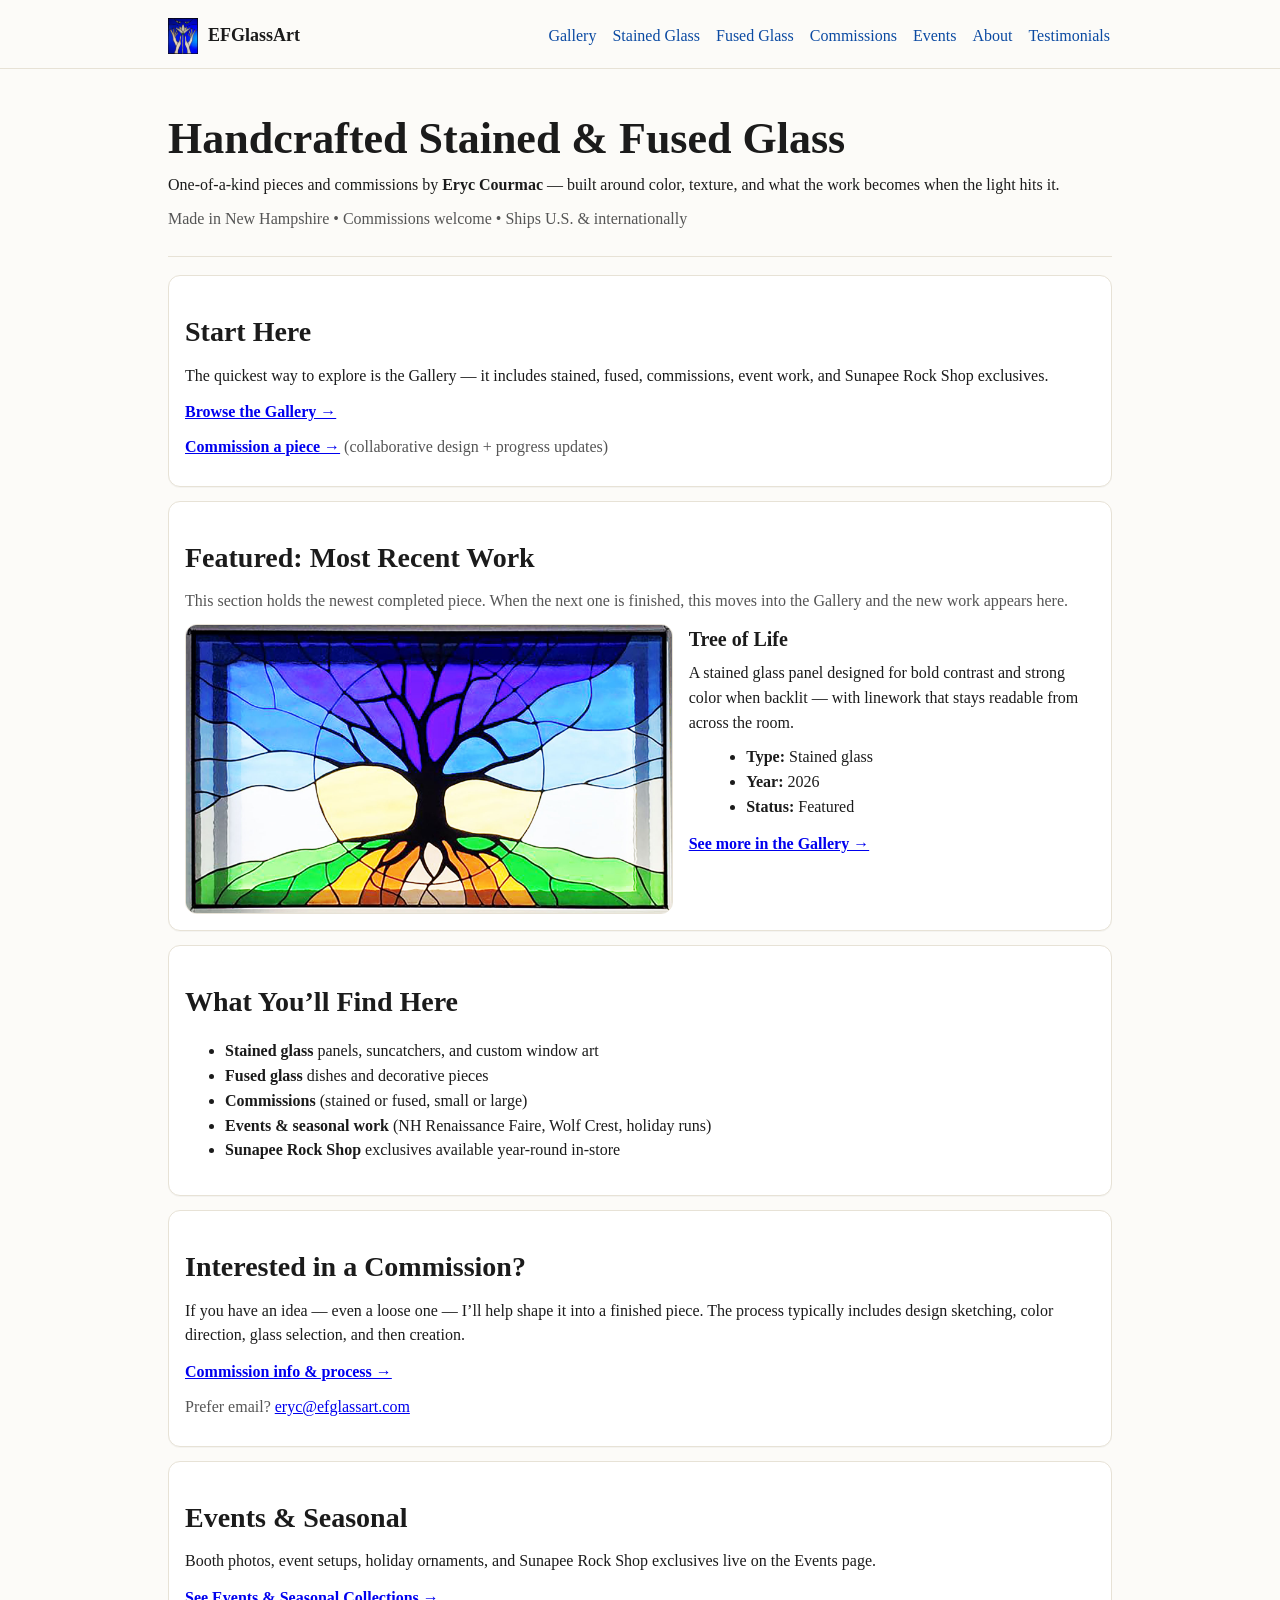
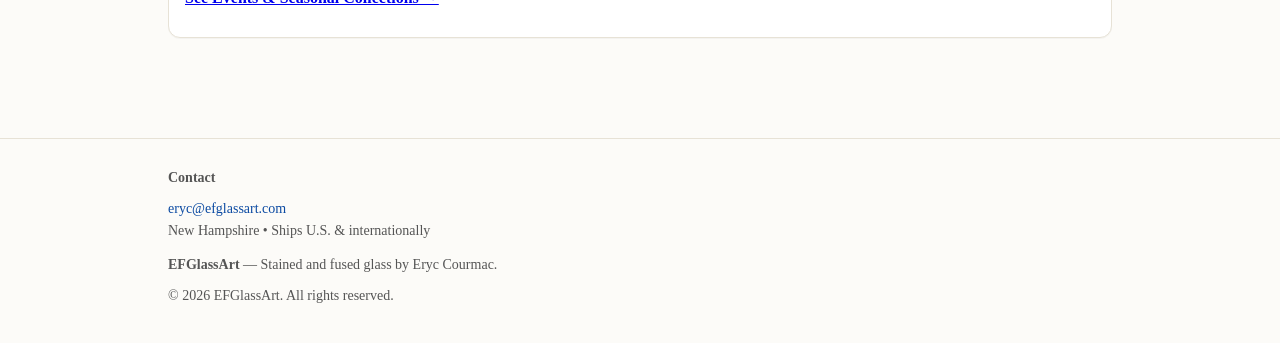
==== index.html @ 1809d0cb "Update index.html" ====
<!doctype html>
<html lang="en">
<head>
  <meta charset="utf-8" />
  <meta name="viewport" content="width=device-width, initial-scale=1" />

  <title>Index - EFGlassArt</title>
  <meta name="description" content="Index of EFGlassArt." />

  <link rel="stylesheet" href="/styles.css" />

  <!-- Canonical (your real domain, even before DNS switch) -->
  <link rel="canonical" href="https://efglassart.com/index.html" />

  <!-- Social sharing (Facebook, Instagram, BlueSky, Threads, iMessage, etc.) -->
  <meta property="og:site_name" content="EFGlassArt" />
  <meta property="og:title" content="Gallery - EFGlassArt" />
  <meta property="og:description" content="Gallery of stained and fused glass work." />
  <meta property="og:type" content="website" />
  <meta property="og:url" content="https://efglassart.com/gallery.html" />
  <meta property="og:image" content="https://efglassart.com/assets/images/logo.efg/logoefg.jpg" />

  <!-- Favicon -->
  <link rel="icon" href="/assets/images/logo.efg/logoefg.jpg" />
</head>

<body>
  <header class="site-header">
    <div class="container">
      <a class="brand" href="/index.html" aria-label="EFGlassArt home">
  <img
    src="/assets/images/logoefg.jpg"
    alt="EFGlassArt logo"
    class="brand-logo"
    loading="eager"
    decoding="async"
  />
  <span class="brand-text">EFGlassArt</span>
</a>

      <nav class="site-nav" aria-label="Primary">
        <a href="/gallery.html">Gallery</a>
        <a href="/stained-glass.html">Stained Glass</a>
        <a href="/fused-glass.html">Fused Glass</a>
        <a href="/commissions.html">Commissions</a>
        <a href="/events.html">Events</a>
        <a href="/about.html">About</a>
        <a href="/testimonials.html">Testimonials</a>
      </nav>
    </div>
  </header>

  <main class="container flow">
    <header class="page-header">
      <h1>Handcrafted Stained &amp; Fused Glass</h1>
      <p>
        One-of-a-kind pieces and commissions by <strong>Eryc Courmac</strong> — built around color, texture,
        and what the work becomes when the light hits it.
      </p>
      <p class="muted">Made in New Hampshire • Commissions welcome • Ships U.S. &amp; internationally</p>
    </header>

    <section class="card">
      <h2>Start Here</h2>
      <p>
        The quickest way to explore is the Gallery — it includes stained, fused, commissions, event work,
        and Sunapee Rock Shop exclusives.
      </p>
      <p style="margin-top: 12px;">
        <a href="/gallery.html"><strong>Browse the Gallery →</strong></a>
      </p>
      <p style="margin-top: 8px;">
        <a href="/commissions.html"><strong>Commission a piece →</strong></a>
        <span class="muted"> (collaborative design + progress updates)</span>
      </p>
    </section>

    <section id="featured" class="card">
      <h2>Featured: Most Recent Work</h2>
      <p class="muted">
        This section holds the newest completed piece. When the next one is finished, this moves into the Gallery
        and the new work appears here.
      </p>

      <figure class="featured-figure">
        <a
          href="/assets/images/gallery/sg-tree-of-life.jpg"
          data-lightbox
          data-caption="Tree of Life — stained glass • 2026"
        >
          <img
            src="/assets/images/gallery/sg-tree-of-life.jpg"
            alt="Tree of Life stained glass panel"
            class="featured-img"
            loading="lazy"
            decoding="async"
            style="max-height:520px; object-fit:contain;"
          />
        </a>

        <figcaption class="featured-caption">
          <h3>Tree of Life</h3>
          <p class="featured-desc">
            A stained glass panel designed for bold contrast and strong color when backlit — with linework that stays
            readable from across the room.
          </p>

          <ul class="featured-meta">
            <li><strong>Type:</strong> Stained glass</li>
            <li><strong>Year:</strong> 2026</li>
            <li><strong>Status:</strong> Featured</li>
          </ul>

          <p style="margin-top:12px;">
            <a href="/gallery.html#all"><strong>See more in the Gallery →</strong></a>
          </p>
        </figcaption>
      </figure>
    </section>

    <section class="card">
      <h2>What You’ll Find Here</h2>
      <ul>
        <li><strong>Stained glass</strong> panels, suncatchers, and custom window art</li>
        <li><strong>Fused glass</strong> dishes and decorative pieces</li>
        <li><strong>Commissions</strong> (stained or fused, small or large)</li>
        <li><strong>Events &amp; seasonal work</strong> (NH Renaissance Faire, Wolf Crest, holiday runs)</li>
        <li><strong>Sunapee Rock Shop</strong> exclusives available year-round in-store</li>
      </ul>
    </section>

    <section class="card">
      <h2>Interested in a Commission?</h2>
      <p>
        If you have an idea — even a loose one — I’ll help shape it into a finished piece. The process typically includes
        design sketching, color direction, glass selection, and then creation.
      </p>
      <p style="margin-top: 12px;">
        <a href="/commissions.html"><strong>Commission info &amp; process →</strong></a>
      </p>
      <p class="muted" style="margin-top: 10px;">
        Prefer email? <a href="mailto:eryc@efglassart.com">eryc@efglassart.com</a>
      </p>
    </section>

    <section class="card">
      <h2>Events &amp; Seasonal</h2>
      <p>
        Booth photos, event setups, holiday ornaments, and Sunapee Rock Shop exclusives live on the Events page.
      </p>
      <p style="margin-top: 12px;">
        <a href="/events.html"><strong>See Events &amp; Seasonal Collections →</strong></a>
      </p>
    </section>
  </main>

<footer class="site-footer">
  <div class="container">
    <div class="footer-contact">
      <p><strong>Contact</strong></p>
      <p>
        <a href="mailto:eryc@efglassart.com">eryc@efglassart.com</a><br>
        <span class="muted">New Hampshire • Ships U.S. &amp; internationally</span>
      </p>
    </div>

    <p><strong>EFGlassArt</strong> — Stained and fused glass by Eryc Courmac.</p>
    <p class="muted">© <span id="year"></span> EFGlassArt. All rights reserved.</p>
  </div>
</footer>

  <script>
    document.getElementById('year').textContent = new Date().getFullYear();
  </script>

  <!-- If you are using your shared lightbox.js, keep this line.
       If you are still using inline lightbox code on some pages, this is safe to include anyway. -->
  <script src="/lightbox.js"></script>
</body>
</html>
---- styles.css ----
/* EFGlassArt — Site styling (unified) */

:root{
  --bg:#fcfbf8;
  --text:#1b1b1b;
  --muted:#555;
  --rule:#e7e2d6;
  --link:#0b4aa2;

  --card:#ffffff;
  --shadow: 0 1px 0 rgba(0,0,0,0.03);
}

*{ box-sizing:border-box; }

html,body{ margin:0; padding:0; }

body{
  background: var(--bg);
  color: var(--text);
  font-family: Georgia, "Times New Roman", serif;
  line-height: 1.55;
}

/* Layout helpers used in your HTML */
.container{
  max-width: 980px;
  margin: 0 auto;
  padding: 0 18px;
}

.flow > * + *{
  margin-top: 14px;
}

/* Accessibility helpers */
.sr-only{
  position:absolute !important;
  width:1px; height:1px;
  padding:0; margin:-1px;
  overflow:hidden; clip:rect(0,0,0,0);
  white-space:nowrap; border:0;
}

.muted{ color: var(--muted); }

/* Header + Nav */
.site-header{
  border-bottom: 1px solid var(--rule);
  padding: 18px 0 14px;
  margin-bottom: 18px;
}

.site-header .container{
  display:flex;
  align-items: center;
  justify-content: space-between;
  gap: 16px;
  flex-wrap: wrap;
}

.brand{
  display:flex;
  align-items:center;
  gap: 10px;
  text-decoration:none;
  color: inherit;
  font-weight: 700;
}

/* Optional brand mark (safe even if empty) */
.brand-mark{
  width: 10px;
  height: 10px;
  border-radius: 3px;
  border: 1px solid var(--rule);
  background: #fff;
  display: inline-block;
}

.brand-text{ font-size: 18px; }

.brand-logo{
  height: 36px;
  width: auto;
  display: block;
}

.site-nav{
  display:flex;
  gap: 12px;
  flex-wrap: wrap;
}

.site-nav a{
  text-decoration: none;
  color: var(--link);
  padding: 4px 2px;
}

.site-nav a:hover{ text-decoration: underline; }

/* Main area spacing */
main.container{
  padding-top: 10px;
  padding-bottom: 60px;
}

/* Page header */
.page-header{
  padding-bottom: 14px;
  border-bottom: 1px solid var(--rule);
  margin-bottom: 18px;
}

h1{
  font-size: 44px;
  line-height: 1.08;
  margin: 18px 0 10px;
}

h2{
  font-size: 28px;
  margin: 18px 0 10px;
}

h3{
  font-size: 20px;
  margin: 0 0 8px 0;
}

p{ margin: 10px 0; }

/* Footer */
.site-footer{
  margin-top: 26px;
  padding: 18px 0 26px;
  border-top: 1px solid var(--rule);
}

.site-footer .container{
  font-size: 14px;
  color: var(--muted);
}

/* Footer contact card */
.footer-contact{
  margin-bottom: 12px;
  font-size: 14px;
}

.footer-contact a{
  color: var(--link);
  text-decoration: none;
}

.footer-contact a:hover{
  text-decoration: underline;
}


/* Card */
.card{
  border: 1px solid var(--rule);
  background: var(--card);
  border-radius: 12px;
  padding: 16px;
  margin: 14px 0;
  box-shadow: var(--shadow);
}

/* Pills (Gallery filters) */
.pill-row{
  list-style:none;
  padding:0;
  margin: 0;
  display:flex;
  flex-wrap: wrap;
  gap: 10px;
}

.pill{
  display:inline-block;
  padding: 6px 10px;
  border: 1px solid var(--rule);
  border-radius: 999px;
  background: #fff;
  text-decoration: none;
  color: var(--link);
  font-size: 14px;
}

.pill:hover{
  text-decoration: underline;
}

/* ===== “Gallery-like” framed image treatment (prevents tiny overflow/scrollbar look) ===== */
.image-frame{
  display:block;
  border: 1px solid var(--rule);
  border-radius: 12px;
  background:#fff;
  padding: 8px;
  overflow:hidden;
  box-shadow: var(--shadow);
}

.image-frame img{
  display:block;
  width:100%;
  height:auto;
  border-radius: 8px;
}

/* ===== Featured figure (used on Gallery + Stained Glass + Fused Glass pages) ===== */
.featured-figure{
  margin: 0;
  display: grid;
  gap: 16px;
  align-items: start;
}

.featured-figure a{ display:block; }

.featured-img{
  display:block;
  width: 100%;
  height: auto;
  max-height: 420px;          /* default */
  object-fit: cover;          /* default */
  border-radius: 12px;
  border: 1px solid var(--rule);
  background:#fff;
}

.featured-img--cover{
  object-fit: cover;
}

.featured-img--contain{
  object-fit: contain;
}

.featured-img--tall{
  max-height: 520px;
}

.featured-caption{
  display:block;
}

.featured-caption h3{
  margin: 0 0 6px 0;
}

.featured-desc{
  margin: 0 0 10px 0;
}

.featured-meta{
  margin: 0 0 10px 1.1rem;
}

@media (min-width: 800px){
  .featured-figure{
    grid-template-columns: 1.2fr 1fr;
  }
}

/* ===== Gallery grids ===== */
.gallery-grid{
  display: grid;
  gap: 16px;
  grid-template-columns: 1fr; /* mobile default */
}

@media (min-width: 700px){
  .gallery-grid{
    grid-template-columns: repeat(2, minmax(0, 1fr));
  }
}

@media (min-width: 1000px){
  .gallery-grid{
    grid-template-columns: repeat(3, minmax(0, 1fr));
  }
}

/* Piece cards */
.piece-card{
  border: 1px solid var(--rule);
  background: #fff;
  border-radius: 12px;
  overflow: hidden;
}

.piece-card a{
  color: inherit;
  text-decoration: none;
  display: block;
}

.piece-card img{
  width: 100%;
  height: auto;
  display: block;
}

.piece-card .piece-body{
  padding: 12px 14px;
}

.piece-card h3{
  margin: 0 0 6px 0;
  font-size: 18px;
  line-height: 1.2;
}

.piece-card .piece-meta{
  margin: 0;
  color: var(--muted);
  font-size: 14px;
}

/* Gallery card descriptions */
.piece-card .piece-desc{
  margin: 6px 0 0;
  color: var(--muted);
  font-size: 13px;
  line-height: 1.35;
}

/* Subtle hover + keyboard focus polish */
.piece-card a:hover h3{
  text-decoration: underline;
}

.piece-card a:focus-visible{
  outline: 2px solid rgba(11,74,162,.35);
  outline-offset: 3px;
  border-radius: 12px;
}

/* ===== Testimonials ===== */
.testimonials-grid{
  display: grid;
  gap: 14px;
  grid-template-columns: 1fr;
}

@media (min-width: 760px){
  .testimonials-grid{
    grid-template-columns: repeat(2, minmax(0, 1fr));
    gap: 16px;
  }
}

.testimonial{
  position: relative;
  background: #fff;
  border: 1px solid var(--rule);
  border-radius: 12px;
  padding: 22px 16px 18px 38px;
  line-height: 1.7;
}

.testimonial::before{
  content: "“";
  position: absolute;
  top: 8px;
  left: 12px;
  font-size: 56px;
  line-height: 1;
  color: var(--rule);
  font-family: Georgia, "Times New Roman", serif;
  z-index: 0;
}

.testimonial p,
.testimonial footer{
  position: relative;
  z-index: 1;
}

.testimonial p{
  margin: 0 0 12px;
  font-size: 16px;
}

.testimonial footer{
  color: var(--muted);
  font-size: 14px;
  font-style: italic;
}

/* ===== About page artist layout ===== */
.about-artist{
  display: grid;
  gap: 16px;
}

.about-photo{
  width: 100%;
  max-width: 260px;
  border-radius: 12px;
  border: 1px solid var(--rule);
}

@media (min-width: 700px){
  .about-artist{
    grid-template-columns: auto 1fr;
    align-items: start;
  }
}

/* ===== Lightbox (modal image viewer) ===== */
.lightbox{
  position: fixed;
  inset: 0;
  display: none;
  align-items: center;
  justify-content: center;
  padding: 18px;
  background: rgba(0,0,0,0.85);
  z-index: 9999;
}

.lightbox.is-open{
  display: flex;
}

.lightbox__panel{
  max-width: min(1100px, 96vw);
  width: 100%;
  max-height: 90vh;
  position: relative; /* needed for the close button */
}

.lightbox__img{
  display:block;
  width: 100%;
  height: auto;
  max-height: 85vh;
  object-fit: contain;
  border-radius: 12px;
  background: #111;
  border: 1px solid rgba(255,255,255,0.12);
}

.lightbox__caption{
  margin-top: 10px;
  color: rgba(255,255,255,0.9);
  font-size: 14px;
  line-height: 1.4;
  text-align: center;
}

.lightbox__close{
  position: absolute;
  top: -10px;
  right: -10px;
  width: 40px;
  height: 40px;
  border-radius: 999px;
  border: 1px solid rgba(255,255,255,0.35);
  background: rgba(0,0,0,0.45);
  color: #fff;
  font-size: 22px;
  cursor: pointer;
}

.lightbox__close:hover{
  background: rgba(0,0,0,0.55);
}
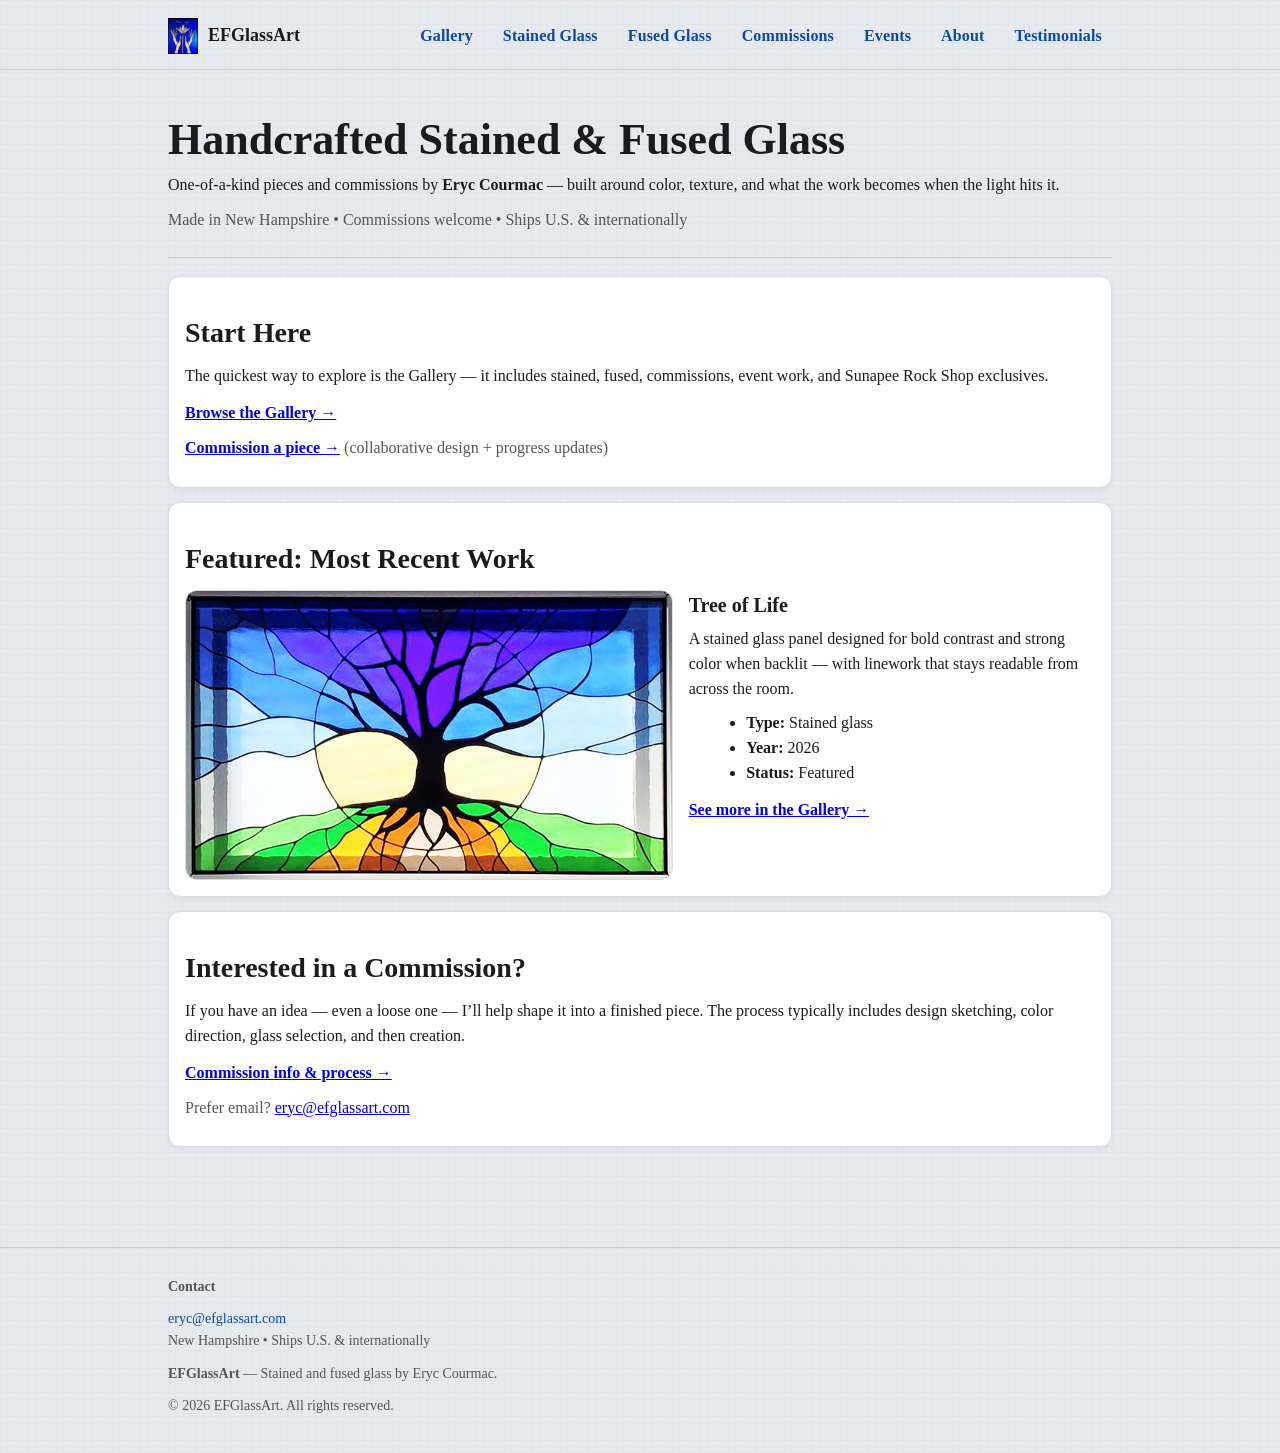
==== commit 7c697d68: "Update index.html" ====
--- a/index.html
+++ b/index.html
@@ -1,27 +1,22 @@
 <!doctype html>
 <html lang="en">
 <head>
+  <title>EFGlassArt — Handcrafted Stained &amp; Fused Glass by Eryc Courmac</title>
   <meta charset="utf-8" />
   <meta name="viewport" content="width=device-width, initial-scale=1" />
 
-  <title>Index - EFGlassArt</title>
-  <meta name="description" content="Index of EFGlassArt." />
+  <meta name="description" content="Handcrafted stained and fused glass by New Hampshire artist Eryc Courmac. One-of-a-kind pieces, events, and commissions." />
+  <link rel="canonical" href="https://efglassart.com/" />
+  <meta name="robots" content="index,follow" />
+
+  <meta property="og:site_name" content="EFGlassArt" />
+  <meta property="og:type" content="website" />
+  <meta property="og:title" content="EFGlassArt — Handcrafted Stained &amp; Fused Glass" />
+  <meta property="og:description" content="One-of-a-kind stained and fused glass by New Hampshire artist Eryc Courmac. Pieces, events, and commissions." />
+  <meta property="og:url" content="https://efglassart.com/" />
+  <meta property="og:image" content="https://efglassart.com/assets/images/gallery/sg-tree-of-life.jpg" />
 
   <link rel="stylesheet" href="/styles.css" />
-
-  <!-- Canonical (your real domain, even before DNS switch) -->
-  <link rel="canonical" href="https://efglassart.com/index.html" />
-
-  <!-- Social sharing (Facebook, Instagram, BlueSky, Threads, iMessage, etc.) -->
-  <meta property="og:site_name" content="EFGlassArt" />
-  <meta property="og:title" content="Gallery - EFGlassArt" />
-  <meta property="og:description" content="Gallery of stained and fused glass work." />
-  <meta property="og:type" content="website" />
-  <meta property="og:url" content="https://efglassart.com/gallery.html" />
-  <meta property="og:image" content="https://efglassart.com/assets/images/logo.efg/logoefg.jpg" />
-
-  <!-- Favicon -->
-  <link rel="icon" href="/assets/images/logo.efg/logoefg.jpg" />
 </head>
 
 <body>
@@ -77,11 +72,6 @@
 
     <section id="featured" class="card">
       <h2>Featured: Most Recent Work</h2>
-      <p class="muted">
-        This section holds the newest completed piece. When the next one is finished, this moves into the Gallery
-        and the new work appears here.
-      </p>
-
       <figure class="featured-figure">
         <a
           href="/assets/images/gallery/sg-tree-of-life.jpg"
@@ -117,18 +107,6 @@
         </figcaption>
       </figure>
     </section>
-
-    <section class="card">
-      <h2>What You’ll Find Here</h2>
-      <ul>
-        <li><strong>Stained glass</strong> panels, suncatchers, and custom window art</li>
-        <li><strong>Fused glass</strong> dishes and decorative pieces</li>
-        <li><strong>Commissions</strong> (stained or fused, small or large)</li>
-        <li><strong>Events &amp; seasonal work</strong> (NH Renaissance Faire, Wolf Crest, holiday runs)</li>
-        <li><strong>Sunapee Rock Shop</strong> exclusives available year-round in-store</li>
-      </ul>
-    </section>
-
     <section class="card">
       <h2>Interested in a Commission?</h2>
       <p>
@@ -142,18 +120,7 @@
         Prefer email? <a href="mailto:eryc@efglassart.com">eryc@efglassart.com</a>
       </p>
     </section>
-
-    <section class="card">
-      <h2>Events &amp; Seasonal</h2>
-      <p>
-        Booth photos, event setups, holiday ornaments, and Sunapee Rock Shop exclusives live on the Events page.
-      </p>
-      <p style="margin-top: 12px;">
-        <a href="/events.html"><strong>See Events &amp; Seasonal Collections →</strong></a>
-      </p>
-    </section>
-  </main>
-
+</main>
 <footer class="site-footer">
   <div class="container">
     <div class="footer-contact">
--- a/styles.css
+++ b/styles.css
@@ -1,14 +1,18 @@
 /* EFGlassArt — Site styling (unified) */
 
 :root{
-  --bg:#fcfbf8;
+  --bg:#e6eaef;              /* pale slate grey */
   --text:#1b1b1b;
   --muted:#555;
-  --rule:#e7e2d6;
+
+  /* slightly cooler / tinted dividers */
+  --rule:#d7dbe2;
+  --rule-strong:#c7ced8;
+
   --link:#0b4aa2;
 
   --card:#ffffff;
-  --shadow: 0 1px 0 rgba(0,0,0,0.03);
+  --shadow: 0 2px 6px rgba(0,0,0,0.06);
 }
 
 *{ box-sizing:border-box; }
@@ -16,10 +20,27 @@
 html,body{ margin:0; padding:0; }
 
 body{
-  background: var(--bg);
   color: var(--text);
   font-family: Georgia, "Times New Roman", serif;
   line-height: 1.55;
+
+  /* Background: faint tight weave (no stripes) */
+  background-color: var(--bg);
+  background-image:
+    repeating-linear-gradient(
+      0deg,
+      rgba(0,0,0,0.018) 0px,
+      rgba(0,0,0,0.018) 1px,
+      transparent 1px,
+      transparent 6px
+    ),
+    repeating-linear-gradient(
+      90deg,
+      rgba(0,0,0,0.014) 0px,
+      rgba(0,0,0,0.014) 1px,
+      transparent 1px,
+      transparent 7px
+    );
 }
 
 /* Layout helpers used in your HTML */
@@ -46,7 +67,7 @@
 
 /* Header + Nav */
 .site-header{
-  border-bottom: 1px solid var(--rule);
+  border-bottom: 1px solid var(--rule-strong);
   padding: 18px 0 14px;
   margin-bottom: 18px;
 }
@@ -86,19 +107,38 @@
   display: block;
 }
 
+/* Nav: larger + tighter spacing + pill hover */
 .site-nav{
   display:flex;
-  gap: 12px;
+  gap: 10px;
   flex-wrap: wrap;
 }
 
 .site-nav a{
   text-decoration: none;
   color: var(--link);
-  padding: 4px 2px;
-}
-
-.site-nav a:hover{ text-decoration: underline; }
+  font-size: 16px;
+  font-weight: 700;
+  letter-spacing: 0.15px;
+  padding: 6px 10px;
+  border-radius: 999px;
+  transition: background-color 140ms ease, color 140ms ease;
+}
+
+.site-nav a:hover,
+.site-nav a:focus-visible{
+  background: rgba(11,74,162,0.10);
+}
+
+.site-nav a[aria-current="page"]{
+  color: var(--text);
+  background: rgba(11,74,162,0.18);
+}
+
+.site-nav a:focus-visible{
+  outline: 2px solid rgba(11,74,162,0.35);
+  outline-offset: 2px;
+}
 
 /* Main area spacing */
 main.container{
@@ -109,7 +149,7 @@
 /* Page header */
 .page-header{
   padding-bottom: 14px;
-  border-bottom: 1px solid var(--rule);
+  border-bottom: 1px solid var(--rule-strong);
   margin-bottom: 18px;
 }
 
@@ -135,7 +175,7 @@
 .site-footer{
   margin-top: 26px;
   padding: 18px 0 26px;
-  border-top: 1px solid var(--rule);
+  border-top: 1px solid var(--rule-strong);
 }
 
 .site-footer .container{
@@ -158,7 +198,6 @@
   text-decoration: underline;
 }
 
-
 /* Card */
 .card{
   border: 1px solid var(--rule);
@@ -167,31 +206,19 @@
   padding: 16px;
   margin: 14px 0;
   box-shadow: var(--shadow);
-}
-
-/* Pills (Gallery filters) */
-.pill-row{
-  list-style:none;
-  padding:0;
-  margin: 0;
-  display:flex;
-  flex-wrap: wrap;
-  gap: 10px;
-}
-
-.pill{
-  display:inline-block;
-  padding: 6px 10px;
-  border: 1px solid var(--rule);
-  border-radius: 999px;
-  background: #fff;
-  text-decoration: none;
-  color: var(--link);
-  font-size: 14px;
-}
-
-.pill:hover{
-  text-decoration: underline;
+  transition: transform 140ms ease, box-shadow 140ms ease, border-color 140ms ease;
+}
+
+.card:hover{
+  transform: translateY(-2px);
+  border-color: var(--rule-strong);
+  box-shadow:
+    0 1px 0 rgba(0,0,0,0.03),
+    0 10px 22px rgba(0,0,0,0.06);
+}
+
+@media (hover: none){
+  .card:hover{ transform:none; box-shadow: var(--shadow); }
 }
 
 /* ===== “Gallery-like” framed image treatment (prevents tiny overflow/scrollbar look) ===== */
@@ -226,23 +253,11 @@
   display:block;
   width: 100%;
   height: auto;
-  max-height: 420px;          /* default */
-  object-fit: cover;          /* default */
+  max-height: 420px;
+  object-fit: cover;
   border-radius: 12px;
   border: 1px solid var(--rule);
   background:#fff;
-}
-
-.featured-img--cover{
-  object-fit: cover;
-}
-
-.featured-img--contain{
-  object-fit: contain;
-}
-
-.featured-img--tall{
-  max-height: 520px;
 }
 
 .featured-caption{
@@ -271,7 +286,7 @@
 .gallery-grid{
   display: grid;
   gap: 16px;
-  grid-template-columns: 1fr; /* mobile default */
+  grid-template-columns: 1fr;
 }
 
 @media (min-width: 700px){
@@ -292,6 +307,19 @@
   background: #fff;
   border-radius: 12px;
   overflow: hidden;
+  transition: transform 140ms ease, box-shadow 140ms ease, border-color 140ms ease;
+}
+
+.piece-card:hover{
+  transform: translateY(-2px);
+  border-color: var(--rule-strong);
+  box-shadow:
+    0 1px 0 rgba(0,0,0,0.03),
+    0 10px 22px rgba(0,0,0,0.06);
+}
+
+@media (hover: none){
+  .piece-card:hover{ transform:none; box-shadow: none; }
 }
 
 .piece-card a{
@@ -341,76 +369,66 @@
   border-radius: 12px;
 }
 
-/* ===== Testimonials ===== */
-.testimonials-grid{
+/* ===== Custom Tableware “mini gallery” (Commission block) ===== */
+.gallery-mini{
   display: grid;
+  grid-template-columns: repeat(3, minmax(0, 1fr));
   gap: 14px;
-  grid-template-columns: 1fr;
-}
-
-@media (min-width: 760px){
-  .testimonials-grid{
-    grid-template-columns: repeat(2, minmax(0, 1fr));
-    gap: 16px;
-  }
-}
-
-.testimonial{
-  position: relative;
+  margin: 10px 0 14px 0;
+}
+
+.gallery-mini figure{ margin: 0; }
+
+.gallery-mini img{
+  width: 100%;
+  height: 170px;
+  object-fit: cover;
+  border-radius: 8px;
+  display: block;
+  border: 1px solid var(--rule);
   background: #fff;
-  border: 1px solid var(--rule);
-  border-radius: 12px;
-  padding: 22px 16px 18px 38px;
-  line-height: 1.7;
-}
-
-.testimonial::before{
-  content: "“";
-  position: absolute;
-  top: 8px;
-  left: 12px;
-  font-size: 56px;
-  line-height: 1;
-  color: var(--rule);
-  font-family: Georgia, "Times New Roman", serif;
-  z-index: 0;
-}
-
-.testimonial p,
-.testimonial footer{
-  position: relative;
-  z-index: 1;
-}
-
-.testimonial p{
-  margin: 0 0 12px;
-  font-size: 16px;
-}
-
-.testimonial footer{
-  color: var(--muted);
-  font-size: 14px;
-  font-style: italic;
-}
-
-/* ===== About page artist layout ===== */
-.about-artist{
-  display: grid;
-  gap: 16px;
-}
-
-.about-photo{
-  width: 100%;
-  max-width: 260px;
-  border-radius: 12px;
-  border: 1px solid var(--rule);
-}
-
-@media (min-width: 700px){
-  .about-artist{
-    grid-template-columns: auto 1fr;
-    align-items: start;
-  }
+}
+
+.gallery-mini figcaption{
+  font-size: 0.9rem;
+  margin-top: 6px;
+  opacity: 0.85;
+}
+
+@media (max-width: 900px){
+  .gallery-mini{ grid-template-columns: 1fr; }
+  .gallery-mini img{ height: 220px; }
+}
+
+/* ===== Collapsible gallery section (details/summary) ===== */
+.gallery-more summary{
+  cursor: pointer;
+  font-size: 20px;
+  font-weight: 700;
+  color: var(--link);
+  list-style: none;
+  display: flex;
+  align-items: baseline;
+  gap: 10px;
+}
+
+.gallery-more summary::-webkit-details-marker{
+  display: none;
+}
+
+.gallery-more summary::before{
+  content: "▸";
+  font-size: 18px;
+  transition: transform 0.2s ease;
+  color: rgba(27,27,27,0.65);
+}
+
+.gallery-more[open] summary::before{
+  transform: rotate(90deg);
+}
+
+.gallery-more summary:hover{
+  text-decoration: underline;
 }
 
 /* ===== Lightbox (modal image viewer) ===== */
@@ -433,7 +451,7 @@
   max-width: min(1100px, 96vw);
   width: 100%;
   max-height: 90vh;
-  position: relative; /* needed for the close button */
+  position: relative;
 }
 
 .lightbox__img{
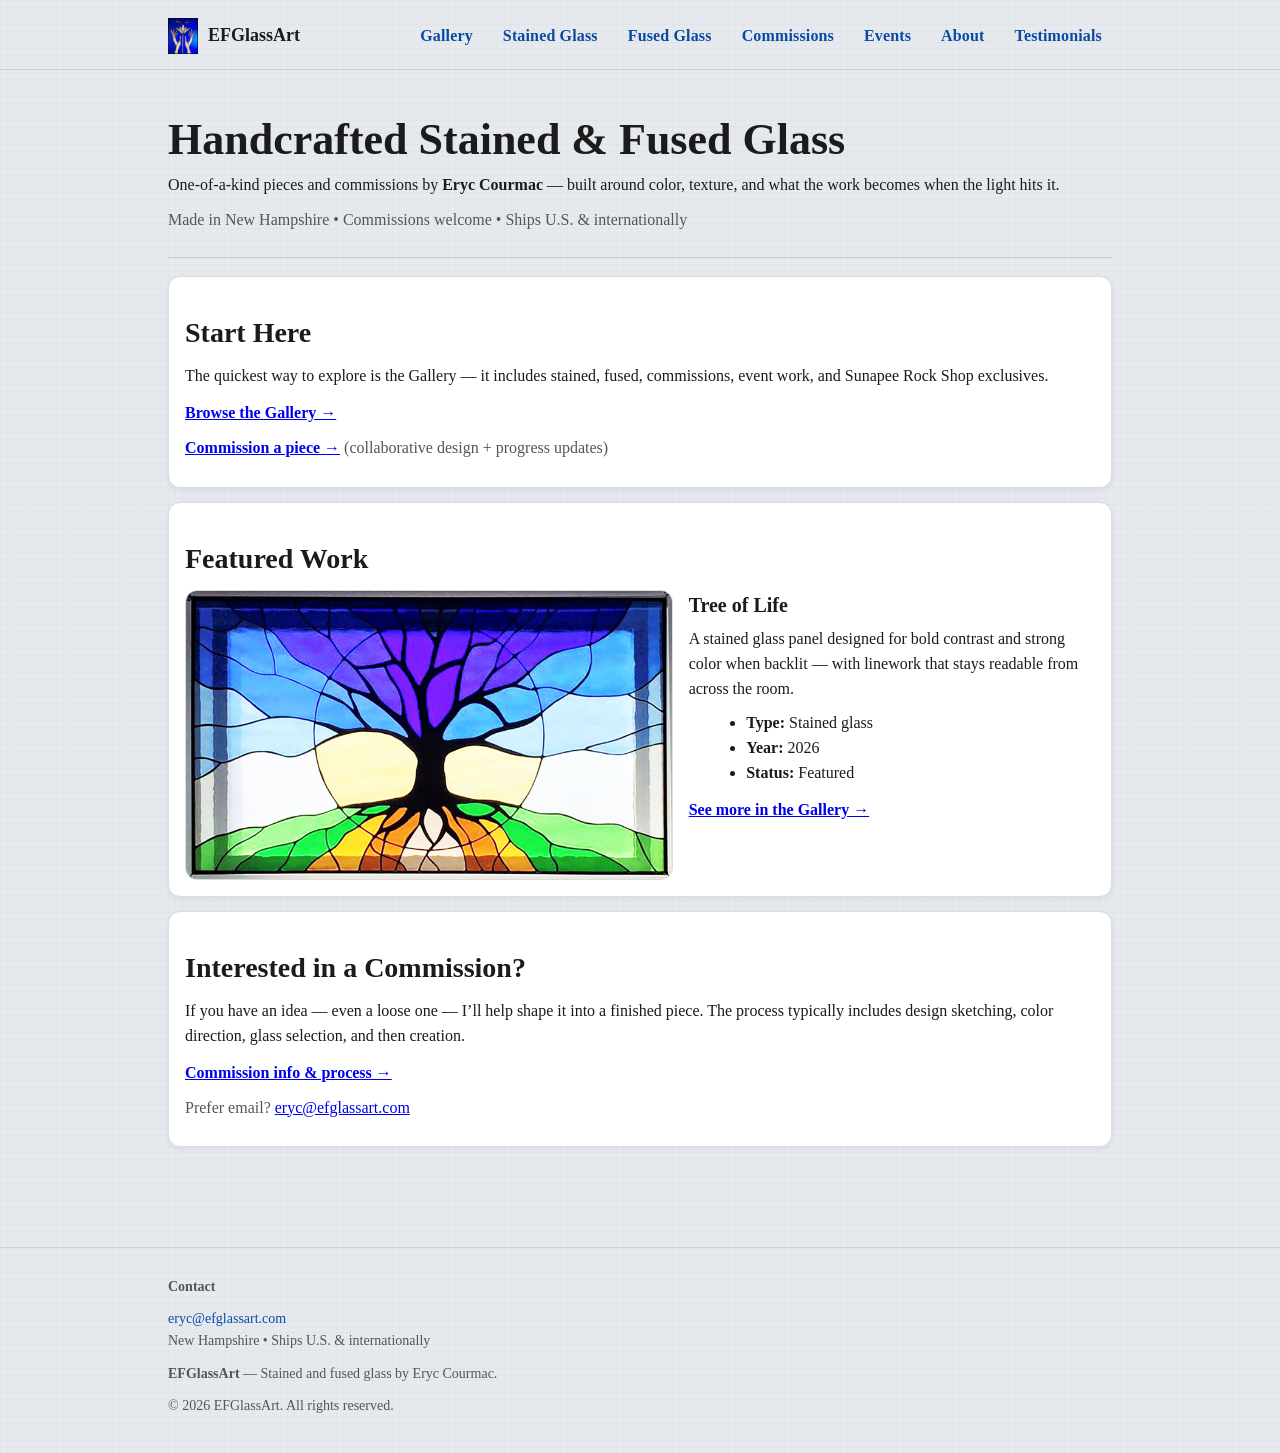
==== commit dfc6f274: "Update index.html" ====
--- a/index.html
+++ b/index.html
@@ -71,7 +71,7 @@
     </section>
 
     <section id="featured" class="card">
-      <h2>Featured: Most Recent Work</h2>
+      <h2>Featured Work</h2>
       <figure class="featured-figure">
         <a
           href="/assets/images/gallery/sg-tree-of-life.jpg"
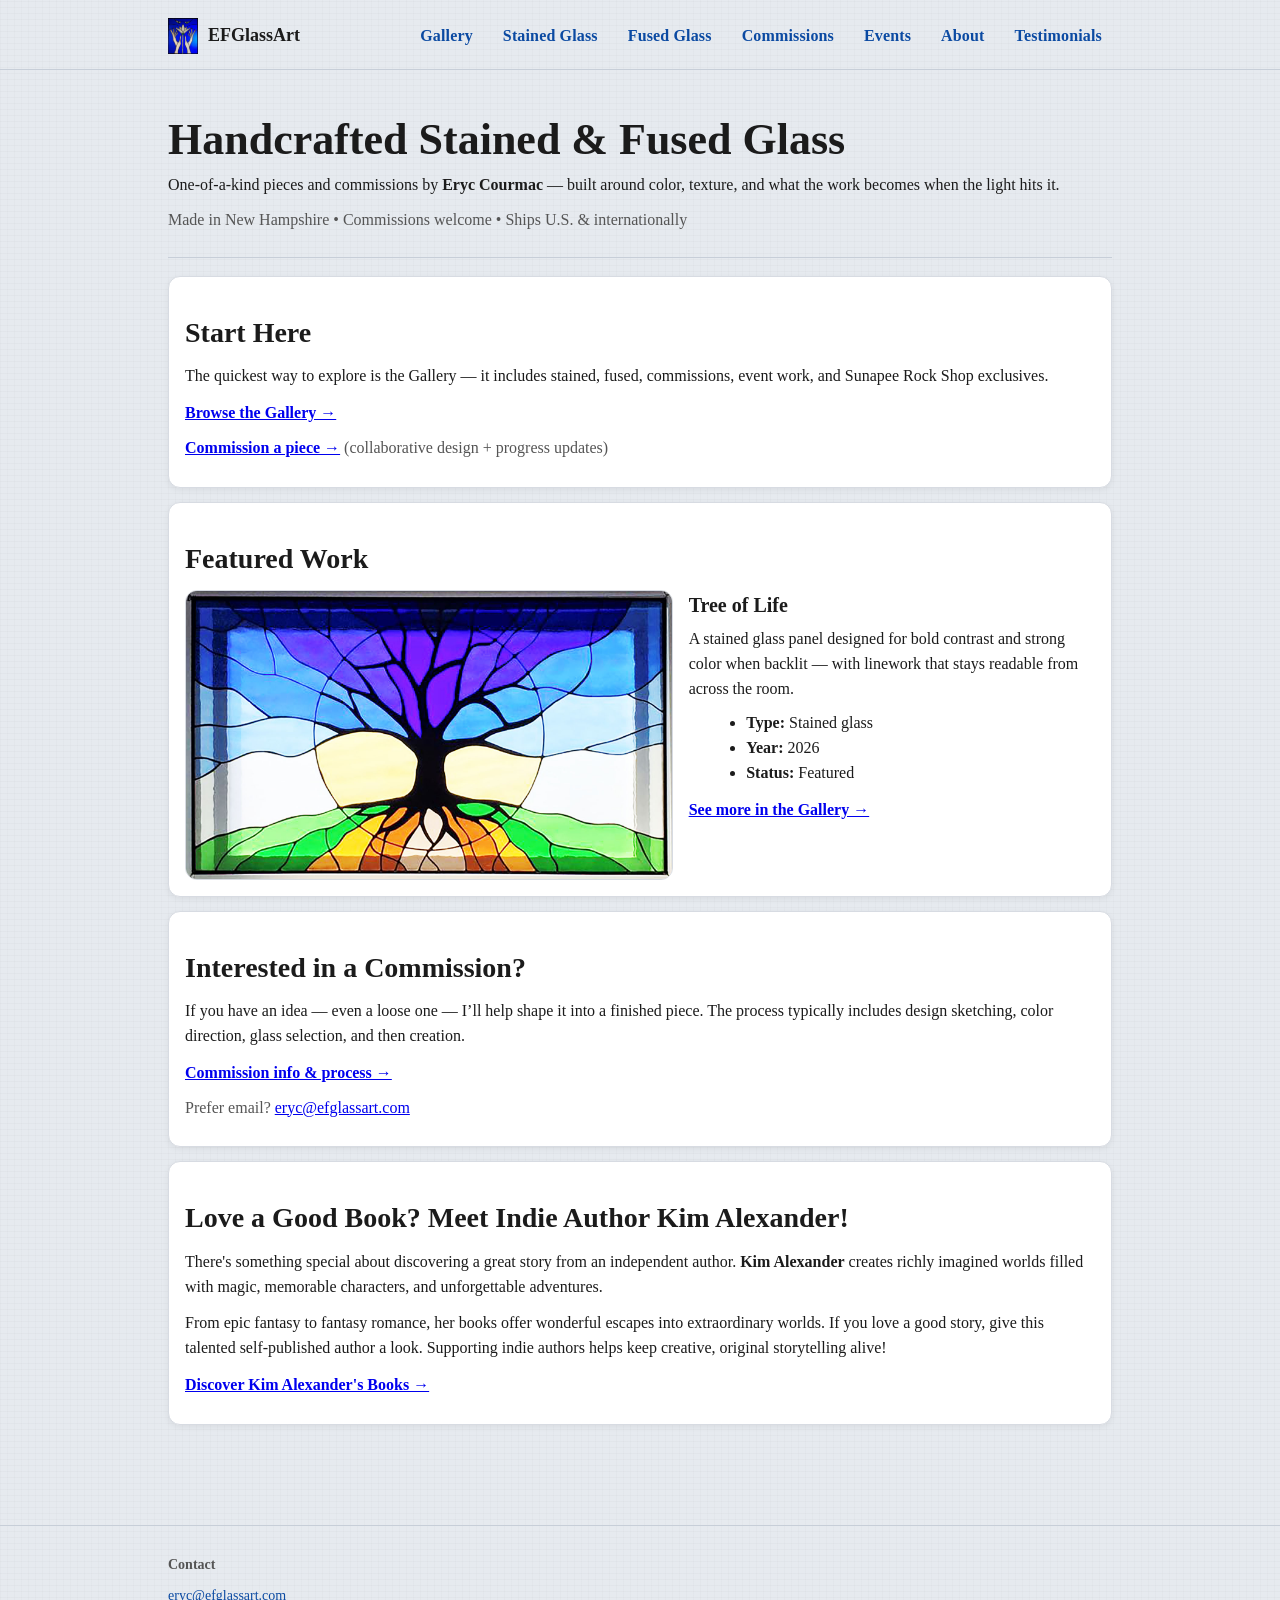
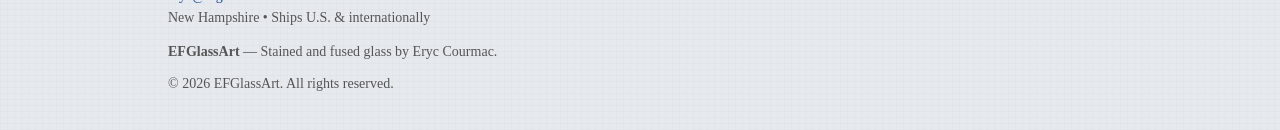
==== commit 5c86d032: "Update index.html with Kimfo" ====
--- a/index.html
+++ b/index.html
@@ -120,6 +120,31 @@
         Prefer email? <a href="mailto:eryc@efglassart.com">eryc@efglassart.com</a>
       </p>
     </section>
+    
+  <section class="card">
+    <h2>Love a Good Book? Meet Indie Author Kim Alexander!</h2>
+    <p>
+      There's something special about discovering a great story
+      from an independent author. <strong>Kim Alexander</strong>
+      creates richly imagined worlds filled with magic, memorable
+      characters, and unforgettable adventures.
+    </p>
+    <p style="margin-top: 12px;">
+      From epic fantasy to fantasy romance, her books offer
+      wonderful escapes into extraordinary worlds. If you love
+      a good story, give this talented self-published author
+      a look. Supporting indie authors helps keep creative,
+      original storytelling alive!
+    </p>
+    <p style="margin-top: 12px;">
+      <a href="https://kimalexanderonline.com/wp/"
+         target="_blank"
+         rel="noopener noreferrer">
+        <strong>Discover Kim Alexander's Books →</strong>
+      </a>
+    </p>
+  </section>
+
 </main>
 <footer class="site-footer">
   <div class="container">
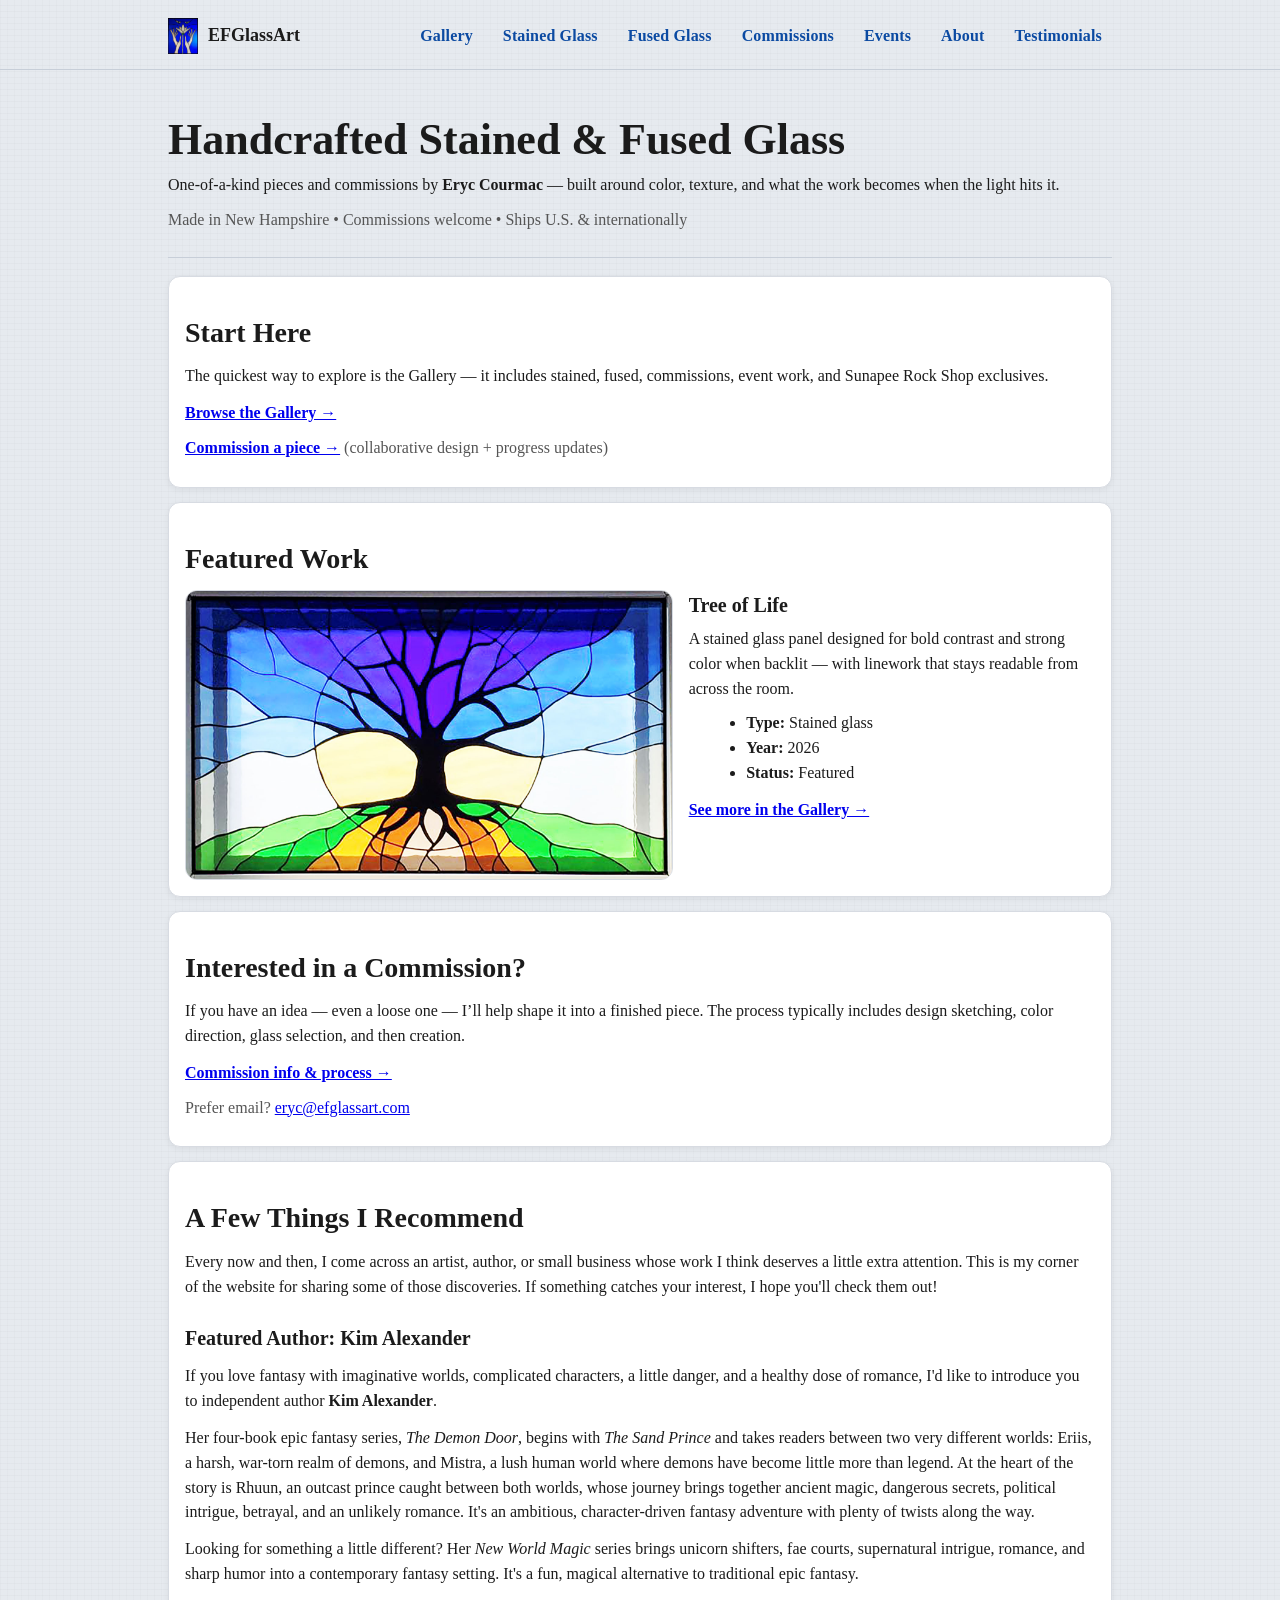
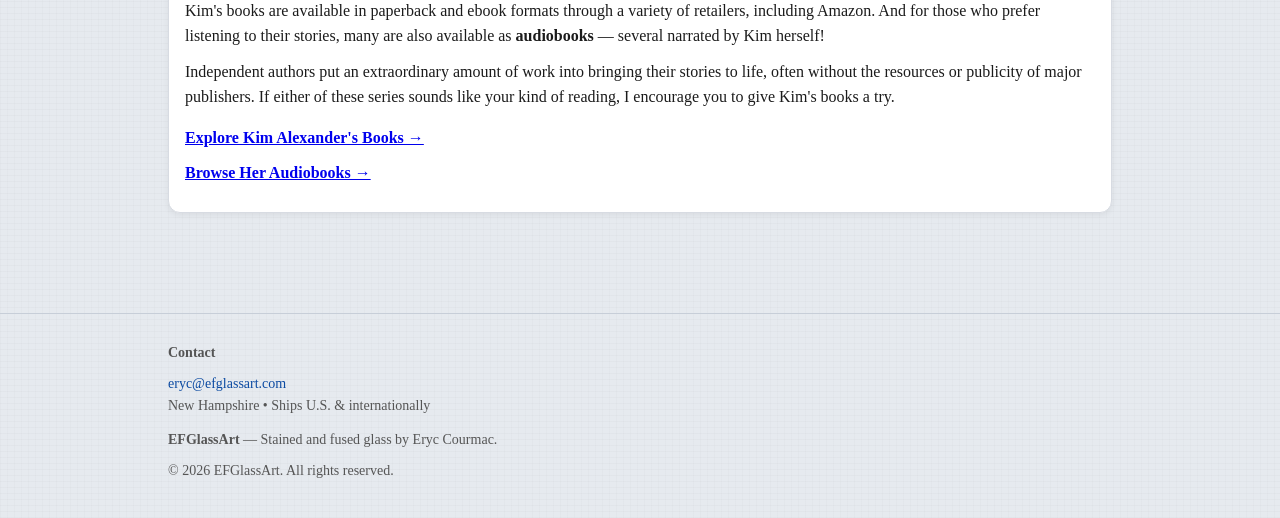
==== commit 259a37b5: "Update index.html with Kimfo" ====
--- a/index.html
+++ b/index.html
@@ -121,29 +121,87 @@
       </p>
     </section>
     
-  <section class="card">
-    <h2>Love a Good Book? Meet Indie Author Kim Alexander!</h2>
+  
+<section class="card">
+  <h2>A Few Things I Recommend</h2>
+  <p>
+    Every now and then, I come across an artist, author, or
+    small business whose work I think deserves a little
+    extra attention. This is my corner of the website
+    for sharing some of those discoveries. If something
+    catches your interest, I hope you'll check them out!
+  </p>
+
+  <div style="margin-top: 24px;">
+    <h3>Featured Author: Kim Alexander</h3>
+
     <p>
-      There's something special about discovering a great story
-      from an independent author. <strong>Kim Alexander</strong>
-      creates richly imagined worlds filled with magic, memorable
-      characters, and unforgettable adventures.
-    </p>
-    <p style="margin-top: 12px;">
-      From epic fantasy to fantasy romance, her books offer
-      wonderful escapes into extraordinary worlds. If you love
-      a good story, give this talented self-published author
-      a look. Supporting indie authors helps keep creative,
-      original storytelling alive!
-    </p>
-    <p style="margin-top: 12px;">
+      If you love fantasy with imaginative worlds, complicated
+      characters, a little danger, and a healthy dose of
+      romance, I'd like to introduce you to independent
+      author <strong>Kim Alexander</strong>.
+    </p>
+
+    <p style="margin-top: 12px;">
+      Her four-book epic fantasy series,
+      <em>The Demon Door</em>, begins with
+      <em>The Sand Prince</em> and takes readers between
+      two very different worlds: Eriis, a harsh,
+      war-torn realm of demons, and Mistra, a lush
+      human world where demons have become little
+      more than legend. At the heart of the story
+      is Rhuun, an outcast prince caught between
+      both worlds, whose journey brings together
+      ancient magic, dangerous secrets, political
+      intrigue, betrayal, and an unlikely romance.
+      It's an ambitious, character-driven fantasy
+      adventure with plenty of twists along the way.
+    </p>
+
+    <p style="margin-top: 12px;">
+      Looking for something a little different?
+      Her <em>New World Magic</em> series brings
+      unicorn shifters, fae courts, supernatural
+      intrigue, romance, and sharp humor into a
+      contemporary fantasy setting. It's a fun,
+      magical alternative to traditional epic fantasy.
+    </p>
+
+    <p style="margin-top: 12px;">
+      Kim's books are available in paperback and
+      ebook formats through a variety of retailers,
+      including Amazon. And for those who prefer
+      listening to their stories, many are also
+      available as <strong>audiobooks</strong> —
+      several narrated by Kim herself!
+    </p>
+
+    <p style="margin-top: 12px;">
+      Independent authors put an extraordinary amount
+      of work into bringing their stories to life,
+      often without the resources or publicity of
+      major publishers. If either of these series
+      sounds like your kind of reading, I encourage
+      you to give Kim's books a try.
+    </p>
+
+    <p style="margin-top: 16px;">
       <a href="https://kimalexanderonline.com/wp/"
          target="_blank"
          rel="noopener noreferrer">
-        <strong>Discover Kim Alexander's Books →</strong>
+        <strong>Explore Kim Alexander's Books →</strong>
       </a>
     </p>
-  </section>
+
+    <p style="margin-top: 8px;">
+      <a href="https://kimalexanderonline.com/wp/audiobooks/"
+         target="_blank"
+         rel="noopener noreferrer">
+        <strong>Browse Her Audiobooks →</strong>
+      </a>
+    </p>
+  </div>
+</section>
 
 </main>
 <footer class="site-footer">
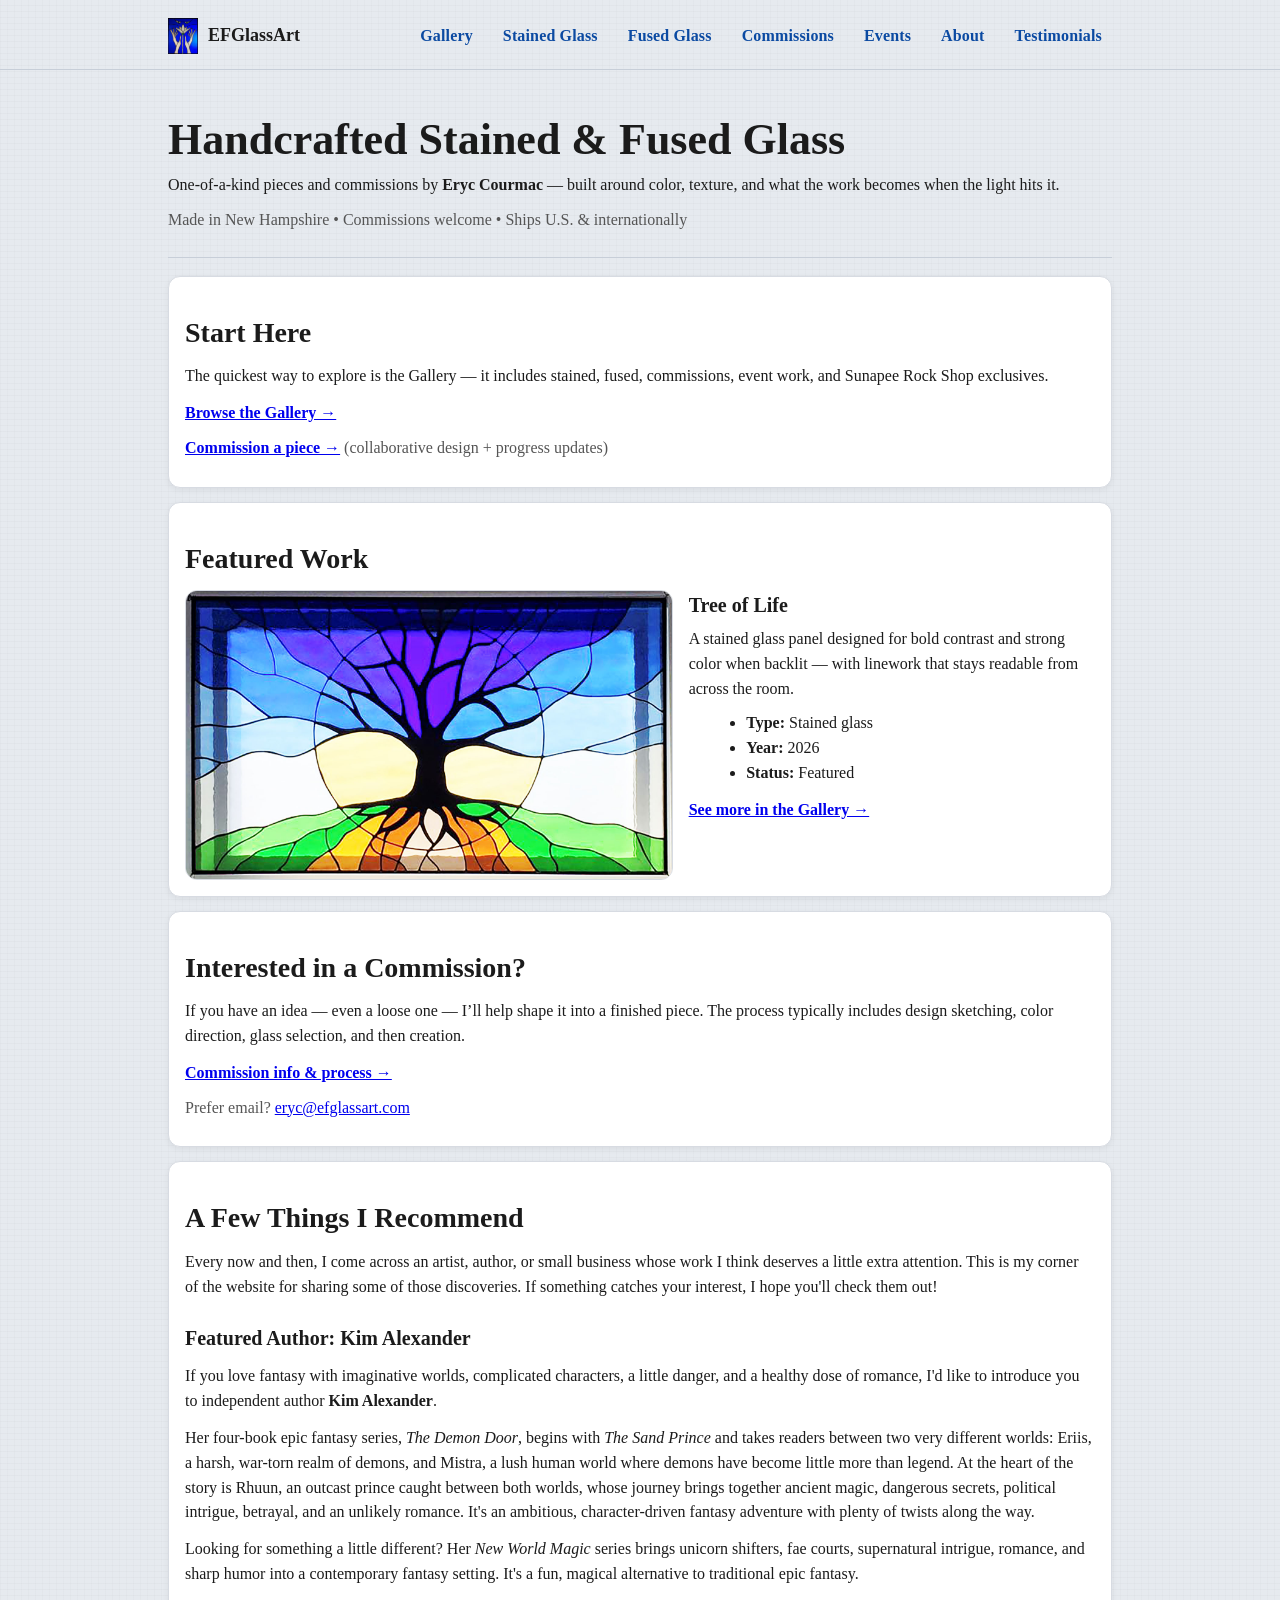
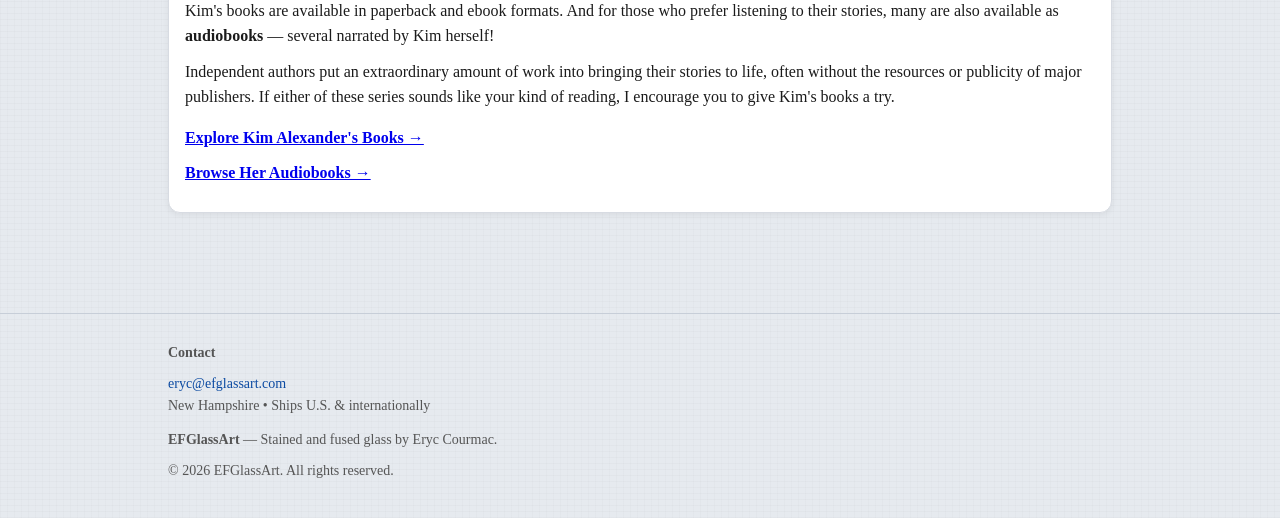
==== commit d7e36fa4: "Update index.html with Kimfo" ====
--- a/index.html
+++ b/index.html
@@ -169,8 +169,7 @@
 
     <p style="margin-top: 12px;">
       Kim's books are available in paperback and
-      ebook formats through a variety of retailers,
-      including Amazon. And for those who prefer
+      ebook formats. And for those who prefer
       listening to their stories, many are also
       available as <strong>audiobooks</strong> —
       several narrated by Kim herself!
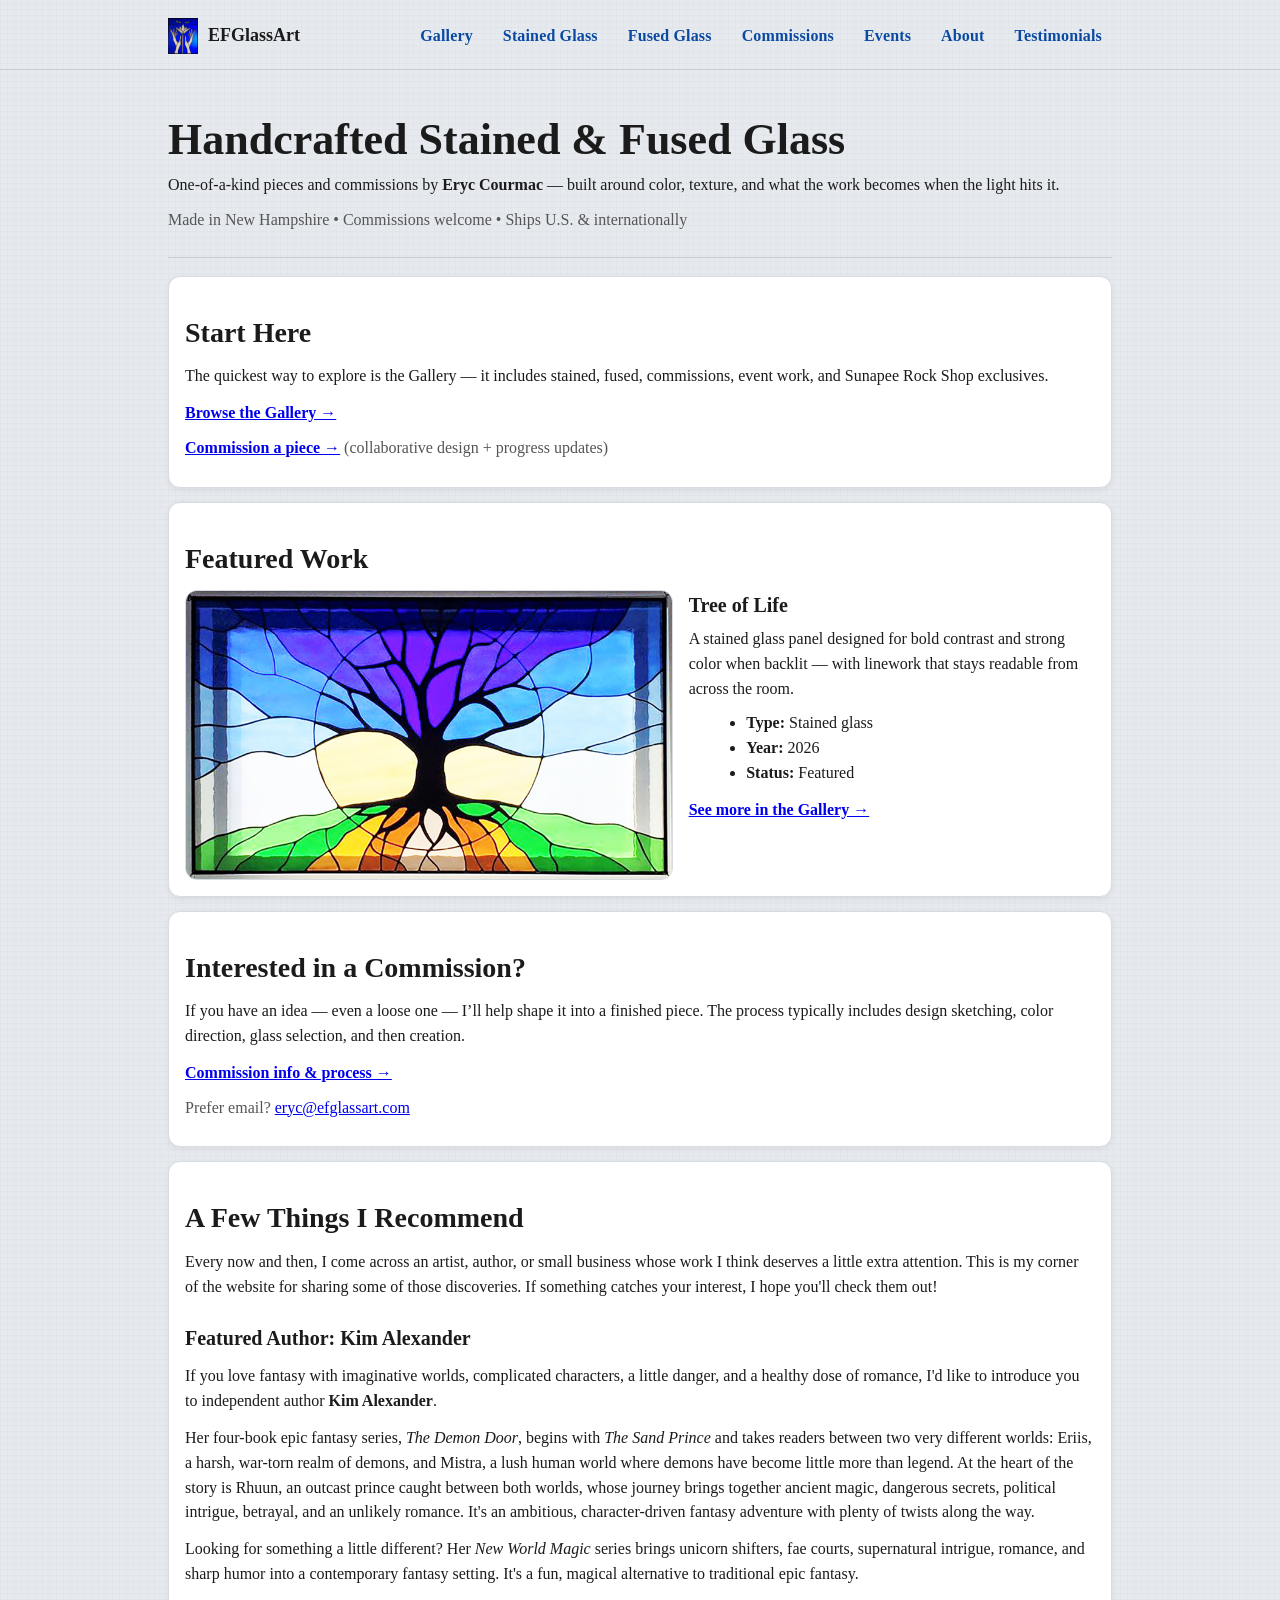
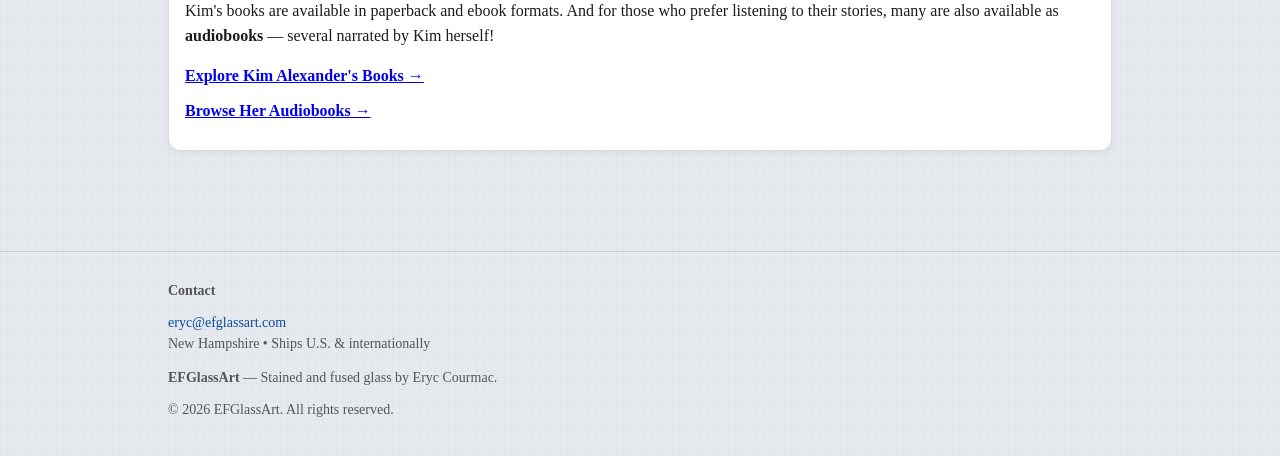
==== commit ad7cda25: "Update index.html with Kimfo" ====
--- a/index.html
+++ b/index.html
@@ -174,16 +174,6 @@
       available as <strong>audiobooks</strong> —
       several narrated by Kim herself!
     </p>
-
-    <p style="margin-top: 12px;">
-      Independent authors put an extraordinary amount
-      of work into bringing their stories to life,
-      often without the resources or publicity of
-      major publishers. If either of these series
-      sounds like your kind of reading, I encourage
-      you to give Kim's books a try.
-    </p>
-
     <p style="margin-top: 16px;">
       <a href="https://kimalexanderonline.com/wp/"
          target="_blank"
